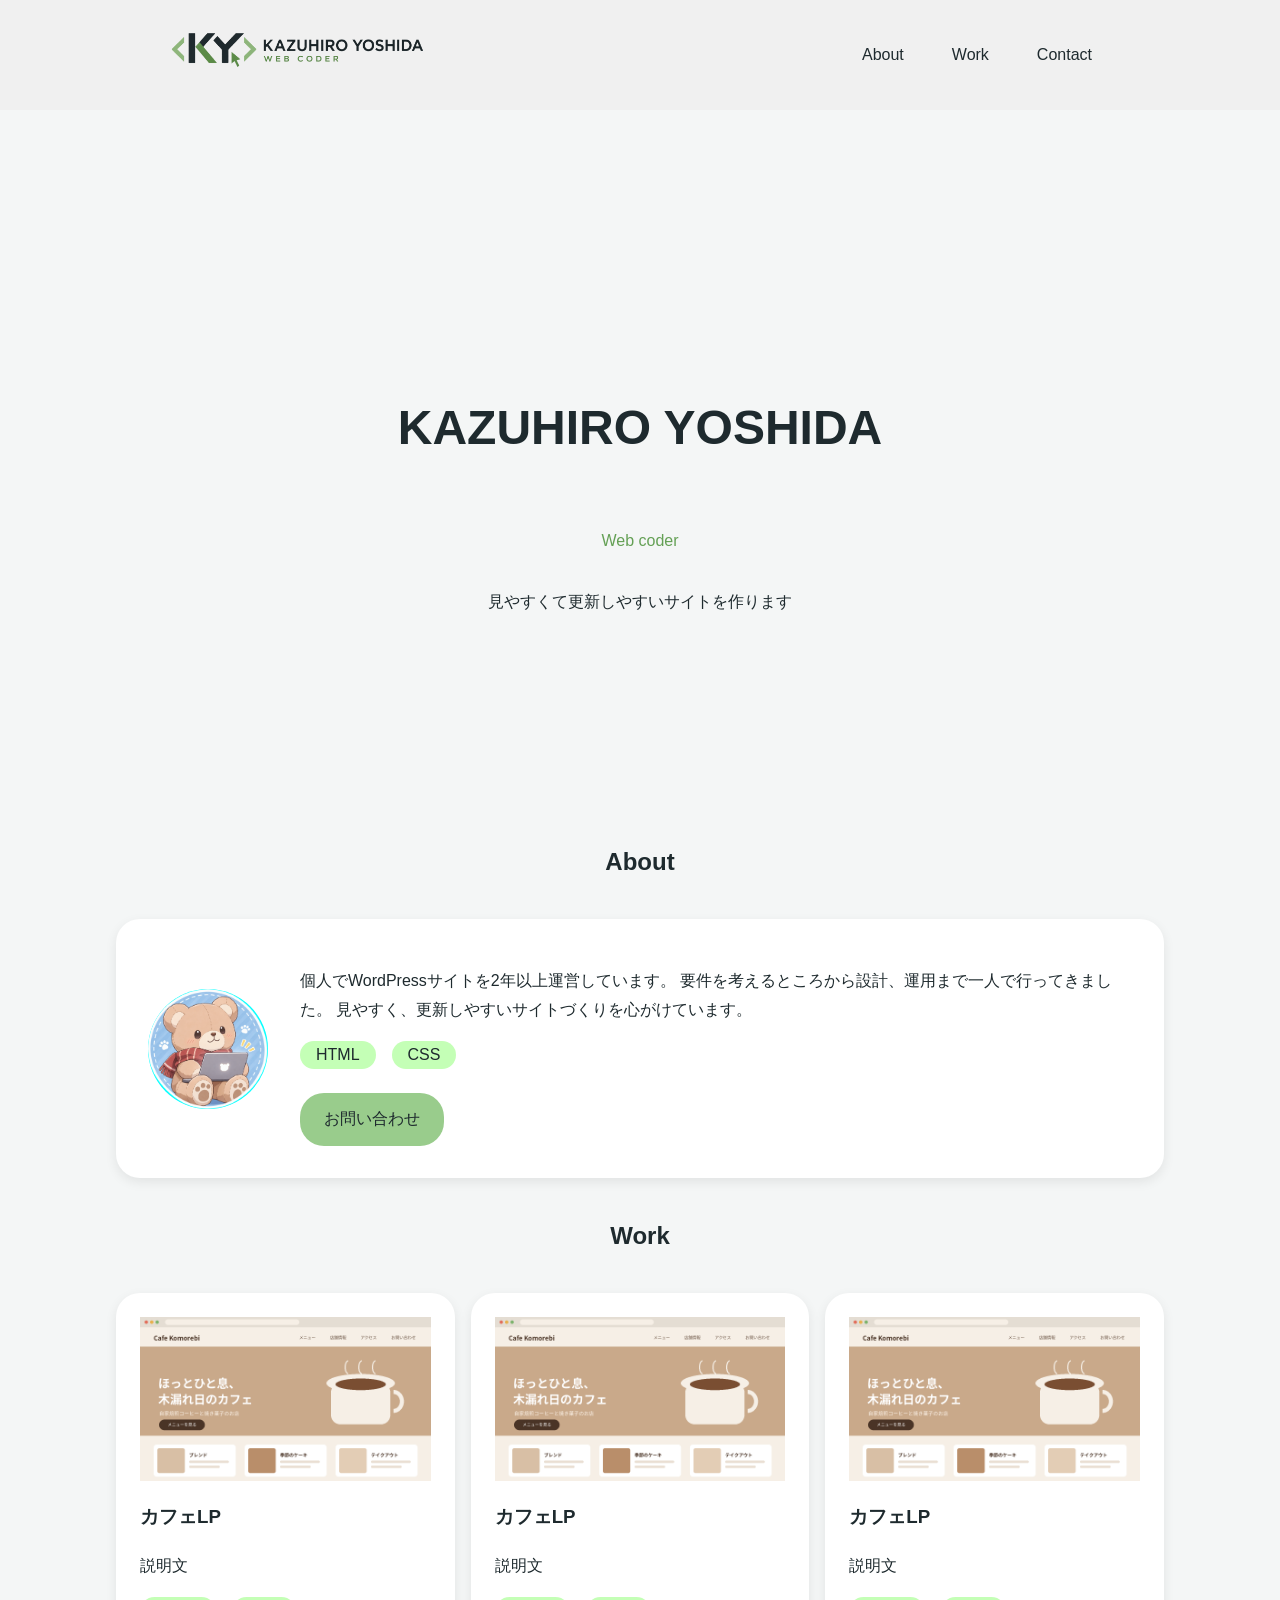
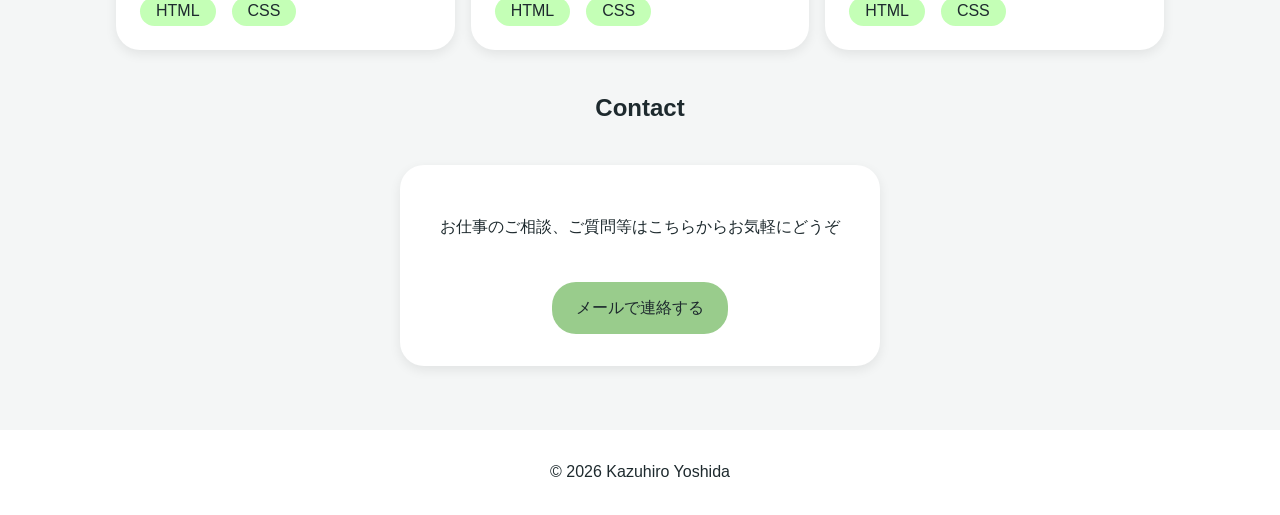
==== index.html @ f0b6153b "Add files via upload" ====
<!DOCTYPE html>
<html lang="ja">
<head>
    <meta charset="UTF-8">
    <meta name="viewport" content="width=device-width, initial-scale=1.0">
    <link rel="stylesheet" href="CSS/style.css">
    <title>KAZUHIRO YOSHIDA | Portfolio</title>
</head>
<body>
    <header class="header">
        <div class="header-inner">
            <a href="#" class="header-logo">
                <img src="img/log.png" alt="KAZUHIRO YOSHIDA">
            </a>



        <nav class="nav">
            <ul class="nav-list">
                <li class="nav-item"><a href="#About">About</a></li>
                <li class="nav-item"><a href="#Work">Work</a></li>
                <li class="nav-item"><a href="#Contact">Contact</a></li>
            </ul>
        </nav>

        <button class="menu-button" aria-label="メニュー">
            <span></span>
            <span></span>
            <span></span>
        </button>


    </div>

    </header>

    <main class="main">
        <section class="first-view">
                <h1 class="name-view">
                    KAZUHIRO YOSHIDA
                </h1>
                <p class="first-view-job">Web coder</p>
                <p>見やすくて更新しやすいサイトを作ります</p>
        </section>


<!--About-->
        <section id="About">
            <h2 class="section-title">About</h2>

            <div class="About-card">

                    <img src="img/icon.jpg" alt="プロフィール写真" class="About-img">

                <div class="About-Introduction">
                    <p>個人でWordPressサイトを2年以上運営しています。
                        要件を考えるところから設計、運用まで一人で行ってきました。
                        見やすく、更新しやすいサイトづくりを心がけています。
                    </p>

                    <ul class="tag-list">
                        <li class="tag-item">HTML</li>
                        <li class="tag-item">CSS</li>
                    </ul>

                    <a href="#Contact" class="button">お問い合わせ</a>

                </div>

            </div>


        </section>








<!--課題２-->

<section id="Work">

    <h2 class="section-title">Work</h2>


    <div class="work-list">
        <div class="card">

                <img src="img/cafe-lp.png" alt="サイト画像" class="work-img">

            <div>
                <h3>カフェLP</h3>
                <p>説明文</p>
                <ul class="tag-list">
                    <li class="tag-item">HTML</li>
                    <li class="tag-item">CSS</li>
                </ul>
            </div>
        </div>    

        <div class="card">

                <img src="img/cafe-lp.png" alt="サイト画像" class="work-img">

            <div>
                <h3>カフェLP</h3>
                <p>説明文</p>
                <ul class="tag-list">
                    <li class="tag-item">HTML</li>
                    <li class="tag-item">CSS</li>
                </ul>
            </div>
        </div>    

        <div class="card">

                <img src="img/cafe-lp.png" alt="サイト画像" class="work-img">

            <div>
                <h3>カフェLP</h3>
                <p>説明文</p>
                <ul class="tag-list">
                    <li class="tag-item">HTML</li>
                    <li class="tag-item">CSS</li>
                </ul>
            </div>
        </div>              
    </div>
</section>


<!--お問い合わせ-->
    <section id="Contact">
        <h2 class="section-title">Contact</h2>

        <div class="contact-card">
            <p>お仕事のご相談、ご質問等はこちらからお気軽にどうぞ</p>

            <a href="mailto:アドレス" class="button" >メールで連絡する</a>
        </div>


    </section>

    

    </main>
    

    <footer class="footer">
        <p>© 2026 Kazuhiro Yoshida</p>
    </footer>
    <script src="js/main.js"></script>
</body>
</html>
---- CSS/style.css ----
*, *::before, *::after {
    box-sizing: border-box;
}

html { scroll-behavior: smooth; }

ul {
    margin: 0;
    padding: 0;
}

li {
    list-style: none;
}

.button {
    background-color: #99cc8c;
    border-radius: 24px;
    color: inherit;
    display: inline-block;
    margin-top: 24px;
    padding: 12px 24px;
    text-decoration: none;
}

.button:hover {
    background-color: #64a055;
}

.section-title {
    text-align: center;
    margin: 36px 0;
}

body {
  margin: 0;
  background: #F4F6F6;
  color: #1E2A2E;
  font-family: "Zen Kaku Gothic New", sans-serif;
  font-size: 16px;
  line-height: 1.8;
  -webkit-font-smoothing: antialiased;
}

.header {
    background-color: #f0f0f0;
    position: relative;

}

.header-logo img{
    height:100px;
    width: auto;
}

.header-inner {
    align-items: center;
    display:flex ;
    justify-content: space-between;
    max-width: 1080px;
    margin: 0 auto;
    padding: 0 64px;
}


.nav-list {
    display: flex;
    padding: 0;
    margin: 0;
  
}

.nav-list a {
    color: inherit;
    text-decoration: none;

}

.nav-list a:hover {
    color: #64a055;
}

.nav-item {
    margin: 24px;
}

.menu-button {
    display: none;
    background: none;
    border: none;
    cursor: pointer;
    padding: 8px;
}

.menu-button span {
    background-color: #1E2A2E;
    display: block;
    height: 2px;
    margin: 5px 0;
    width: 24px;
}

.main {
    margin: 64px auto;
    max-width: 1080px;
    padding: 0 16px;
}

.first-view {
    align-items: center;
    display: flex;
    font-family: 'Segoe UI', Tahoma, Geneva, Verdana, sans-serif;
    flex-direction: column;
    justify-content: center;
    min-height: 70vh;
    text-align: center;
    padding: 32px 24px;
}

.name-view {
    font-size: 48px;
}

.first-view-job {
    color: #64a055;

}

/*About*/



.About-card {
    align-items: center;
    background-color: #fff;
    border-radius: 24px;
    box-shadow: 0 4px 12px rgba(0, 0, 0, 0.08);
    display: flex;
    gap: 32px;
    padding: 32px;
}


.About-img {
    background-color: aqua;
    border-radius: 50%;
    flex-shrink: 0;
    object-fit: cover;
    height: 120px;
    width: 120px;
}













.work-list {
    display: grid;
    gap:16px;
    grid-template-columns: repeat(3, 1fr);
}

.work-img {
    display: block;
    width: 100%;
}

.card {
    background-color: #fff;
    border-radius: 24px;
    box-shadow: 0 4px 12px rgba(0, 0, 0, 0.08);
    padding: 24px;
}

.tag-list {
    display: flex;
    padding: 0;
    flex-wrap: wrap;
    gap: 16px;
}

.tag-item {
    background-color: #c4ffb6;
    border-radius: 24px;
    padding: 0 16px;

}


.contact-card {
    background-color: #fff;
    border-radius: 24px;
    box-shadow: 0 4px 12px rgba(0, 0, 0, 0.08);
    text-align: center;
    margin: 0 auto;
    max-width: 480px;
    padding: 32px 24px;
}



/*フッター*/
.footer {
    background-color: #fff;
    text-align: center;
    padding: 12px 24px;
}


/*メディアクリー*/

/* タブレット（767px以下） */
@media (max-width: 767px) {

    .menu-button {
        display: block;
    }

    .nav {
        display: none;
    }

    .nav.is-open {
        display: block;
        position: absolute;
        top: 100%;
        left: 0;
        right: 0;
        background-color: #f0f0f0;
    }

    .nav-list {
        flex-direction: column;
    }

    .nav-item {
        margin: 0;
    }

    .nav-list a {
        display: block;
        padding: 12px 16px;
    }

    .work-list {
        grid-template-columns: repeat(2, 1fr);
    }

}

/* スマホ（479px以下） */
@media (max-width: 479px) {


    .About-card {
        flex-direction: column;
    }

    .About-img {
        align-self: center;
    }

    .first-view {
        min-height: 20vh;
    }

    .name-view {
        font-size: 28px;
    }

    .header-inner {
        padding: 0 16px;
    }

    .work-list {
        grid-template-columns: 1fr;
    }
}
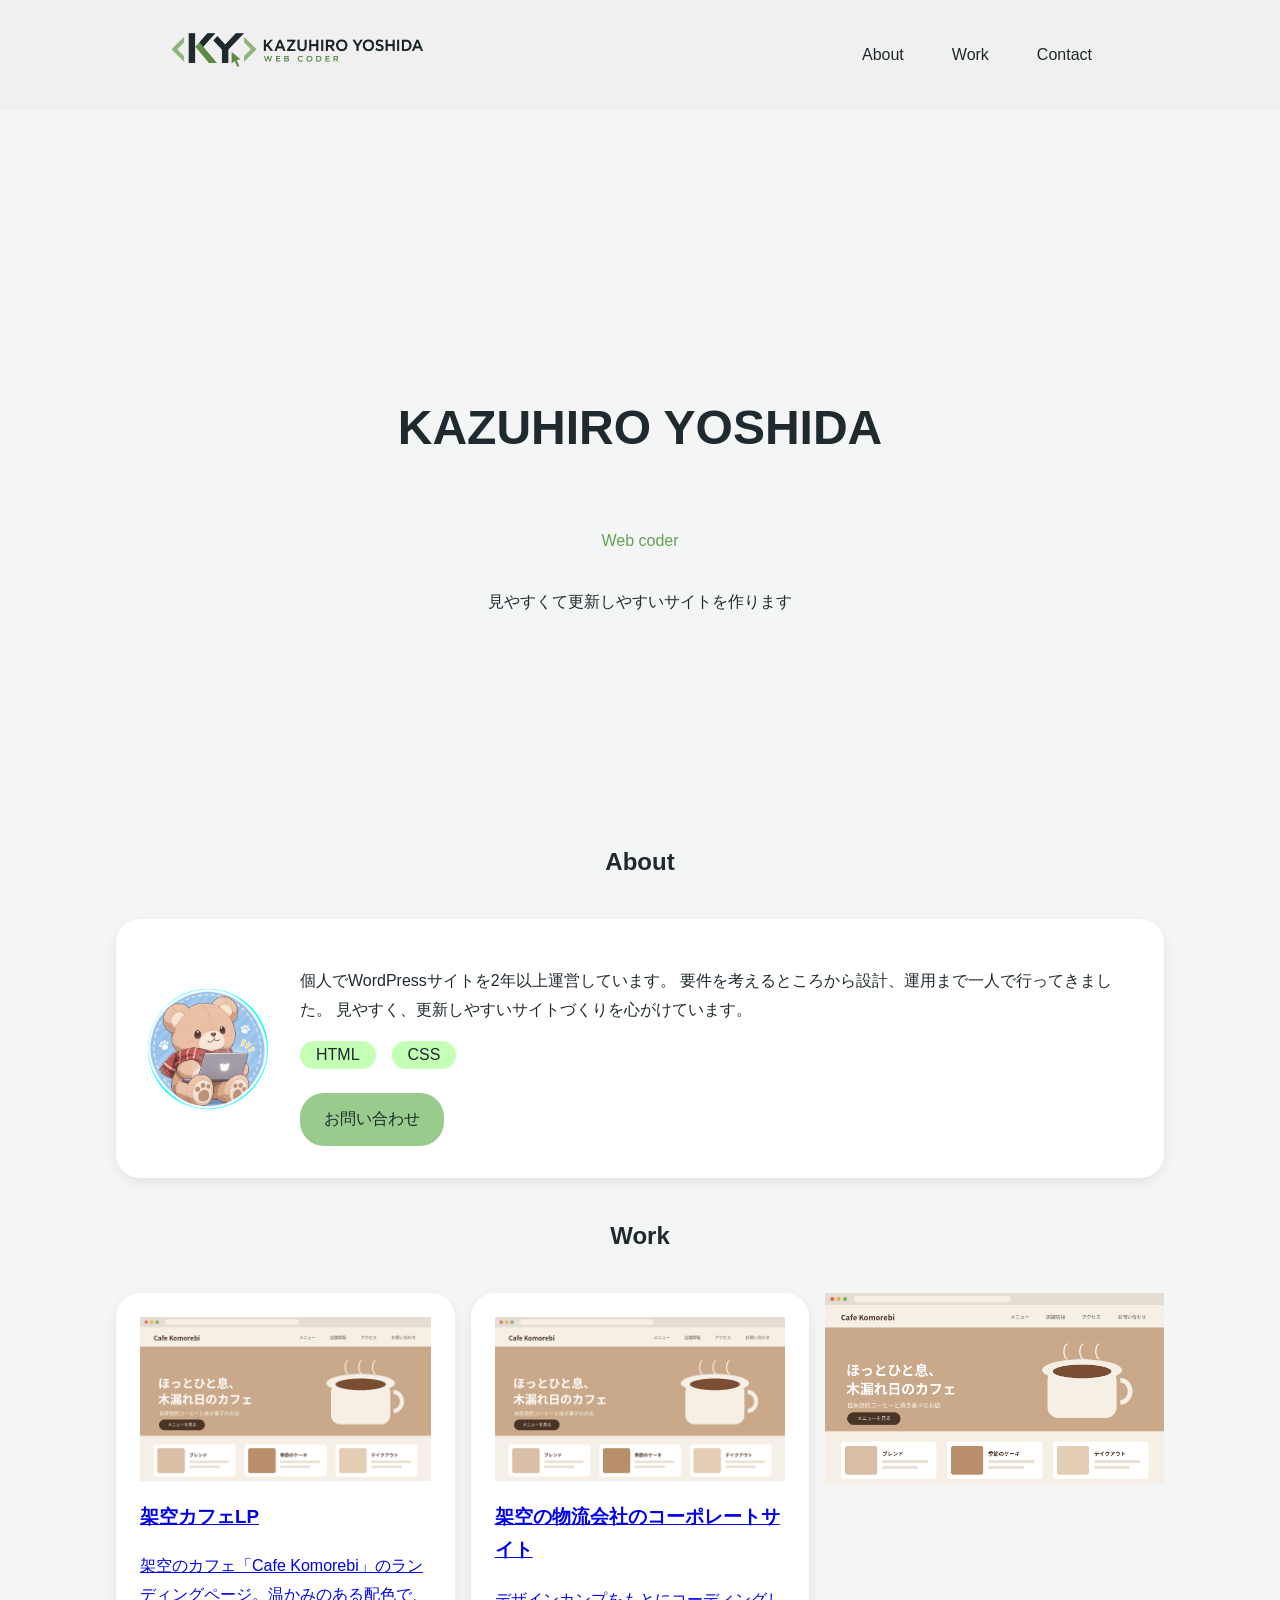
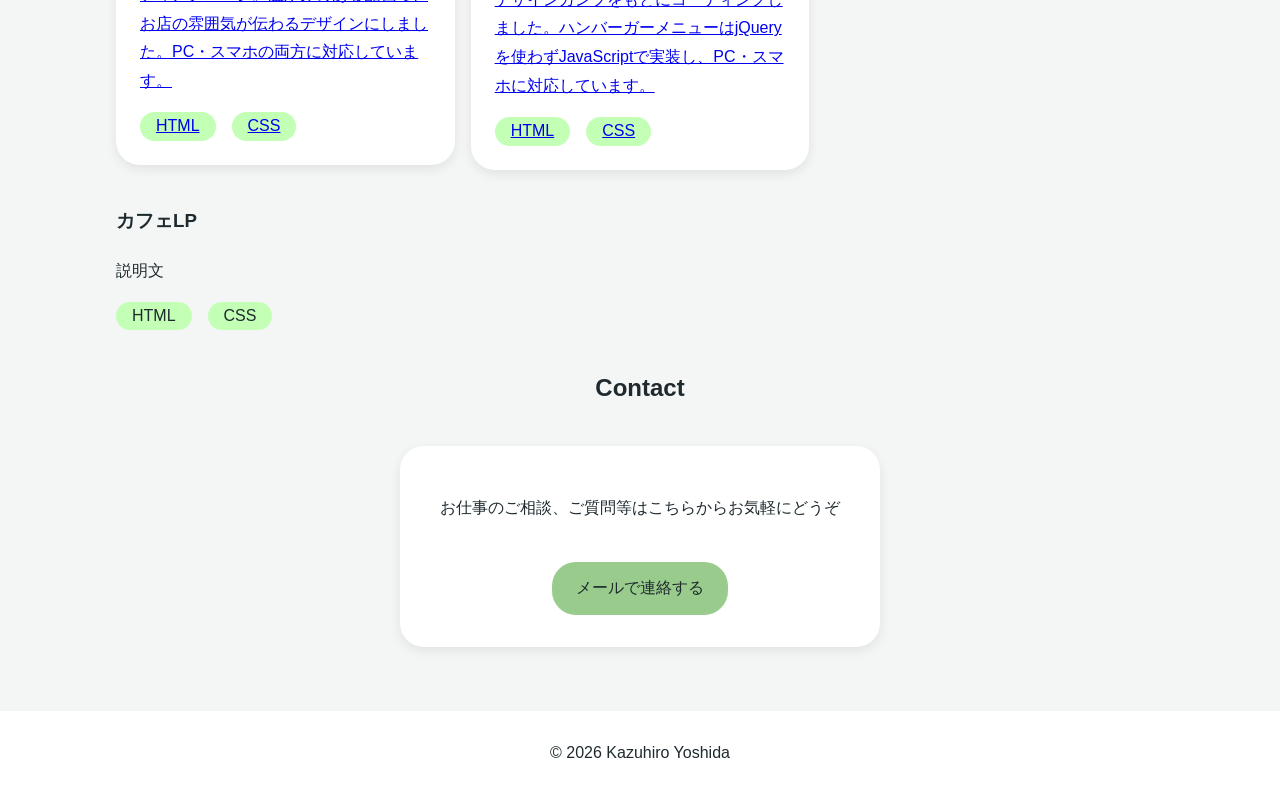
==== commit 1d26d533: "Add files via upload" ====
--- a/index.html
+++ b/index.html
@@ -87,35 +87,38 @@
 
 
     <div class="work-list">
+        <a href="https://kuroneko-nilyanko.github.io/cafe/">
         <div class="card">
 
                 <img src="img/cafe-lp.png" alt="サイト画像" class="work-img">
 
             <div>
-                <h3>カフェLP</h3>
-                <p>説明文</p>
+                <h3>架空カフェLP</h3>
+                <p>架空のカフェ「Cafe Komorebi」のランディングページ。温かみのある配色で、お店の雰囲気が伝わるデザインにしました。PC・スマホの両方に対応しています。</p>
                 <ul class="tag-list">
                     <li class="tag-item">HTML</li>
                     <li class="tag-item">CSS</li>
                 </ul>
             </div>
         </div>    
+        </a>
 
+        <a href="https://kuroneko-nilyanko.github.io/aoba/">
         <div class="card">
 
                 <img src="img/cafe-lp.png" alt="サイト画像" class="work-img">
 
             <div>
-                <h3>カフェLP</h3>
-                <p>説明文</p>
+                <h3>架空の物流会社のコーポレートサイト</h3>
+                <p>デザインカンプをもとにコーディングしました。ハンバーガーメニューはjQueryを使わずJavaScriptで実装し、PC・スマホに対応しています。</p>
                 <ul class="tag-list">
                     <li class="tag-item">HTML</li>
                     <li class="tag-item">CSS</li>
                 </ul>
             </div>
         </div>    
+        </a>
 
-        <div class="card">
 
                 <img src="img/cafe-lp.png" alt="サイト画像" class="work-img">
 
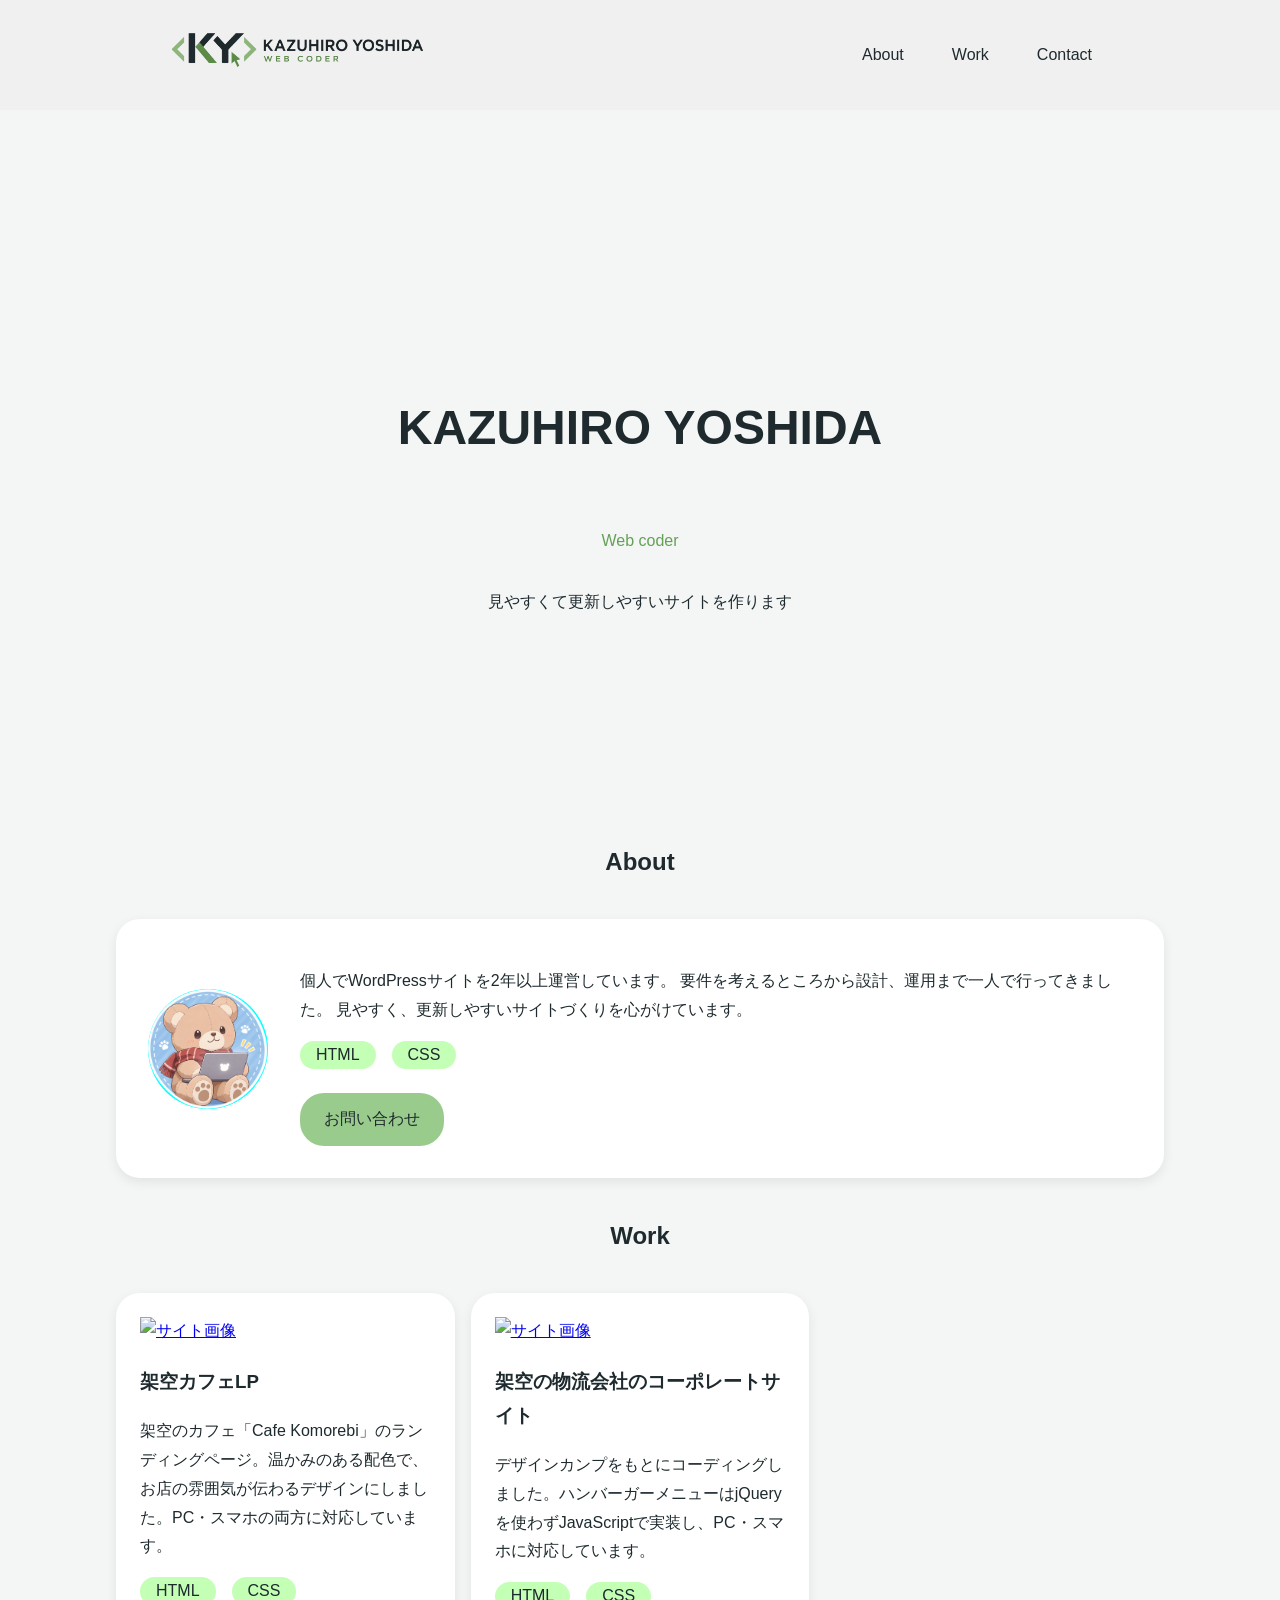
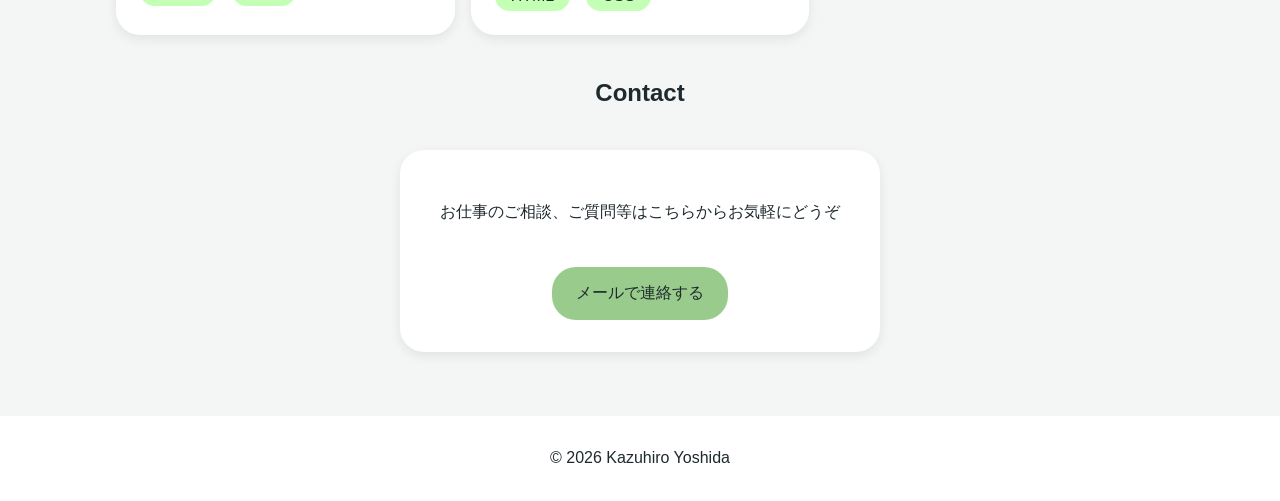
==== commit 48d141ac: "Update index.html" ====
--- a/index.html
+++ b/index.html
@@ -87,11 +87,11 @@
 
 
     <div class="work-list">
+
+        <div class="card">
         <a href="https://kuroneko-nilyanko.github.io/cafe/">
-        <div class="card">
-
-                <img src="img/cafe-lp.png" alt="サイト画像" class="work-img">
-
+                <img src="img/komorebi.jpg" alt="サイト画像" class="work-img">
+        </a>
             <div>
                 <h3>架空カフェLP</h3>
                 <p>架空のカフェ「Cafe Komorebi」のランディングページ。温かみのある配色で、お店の雰囲気が伝わるデザインにしました。PC・スマホの両方に対応しています。</p>
@@ -101,13 +101,13 @@
                 </ul>
             </div>
         </div>    
-        </a>
+
+
+        <div class="card">
 
         <a href="https://kuroneko-nilyanko.github.io/aoba/">
-        <div class="card">
-
-                <img src="img/cafe-lp.png" alt="サイト画像" class="work-img">
-
+                <img src="img/aoba.jpg" alt="サイト画像" class="work-img">
+        </a>
             <div>
                 <h3>架空の物流会社のコーポレートサイト</h3>
                 <p>デザインカンプをもとにコーディングしました。ハンバーガーメニューはjQueryを使わずJavaScriptで実装し、PC・スマホに対応しています。</p>
@@ -117,19 +117,8 @@
                 </ul>
             </div>
         </div>    
-        </a>
 
 
-                <img src="img/cafe-lp.png" alt="サイト画像" class="work-img">
-
-            <div>
-                <h3>カフェLP</h3>
-                <p>説明文</p>
-                <ul class="tag-list">
-                    <li class="tag-item">HTML</li>
-                    <li class="tag-item">CSS</li>
-                </ul>
-            </div>
         </div>              
     </div>
 </section>
@@ -158,4 +147,4 @@
     </footer>
     <script src="js/main.js"></script>
 </body>
-</html>+</html>
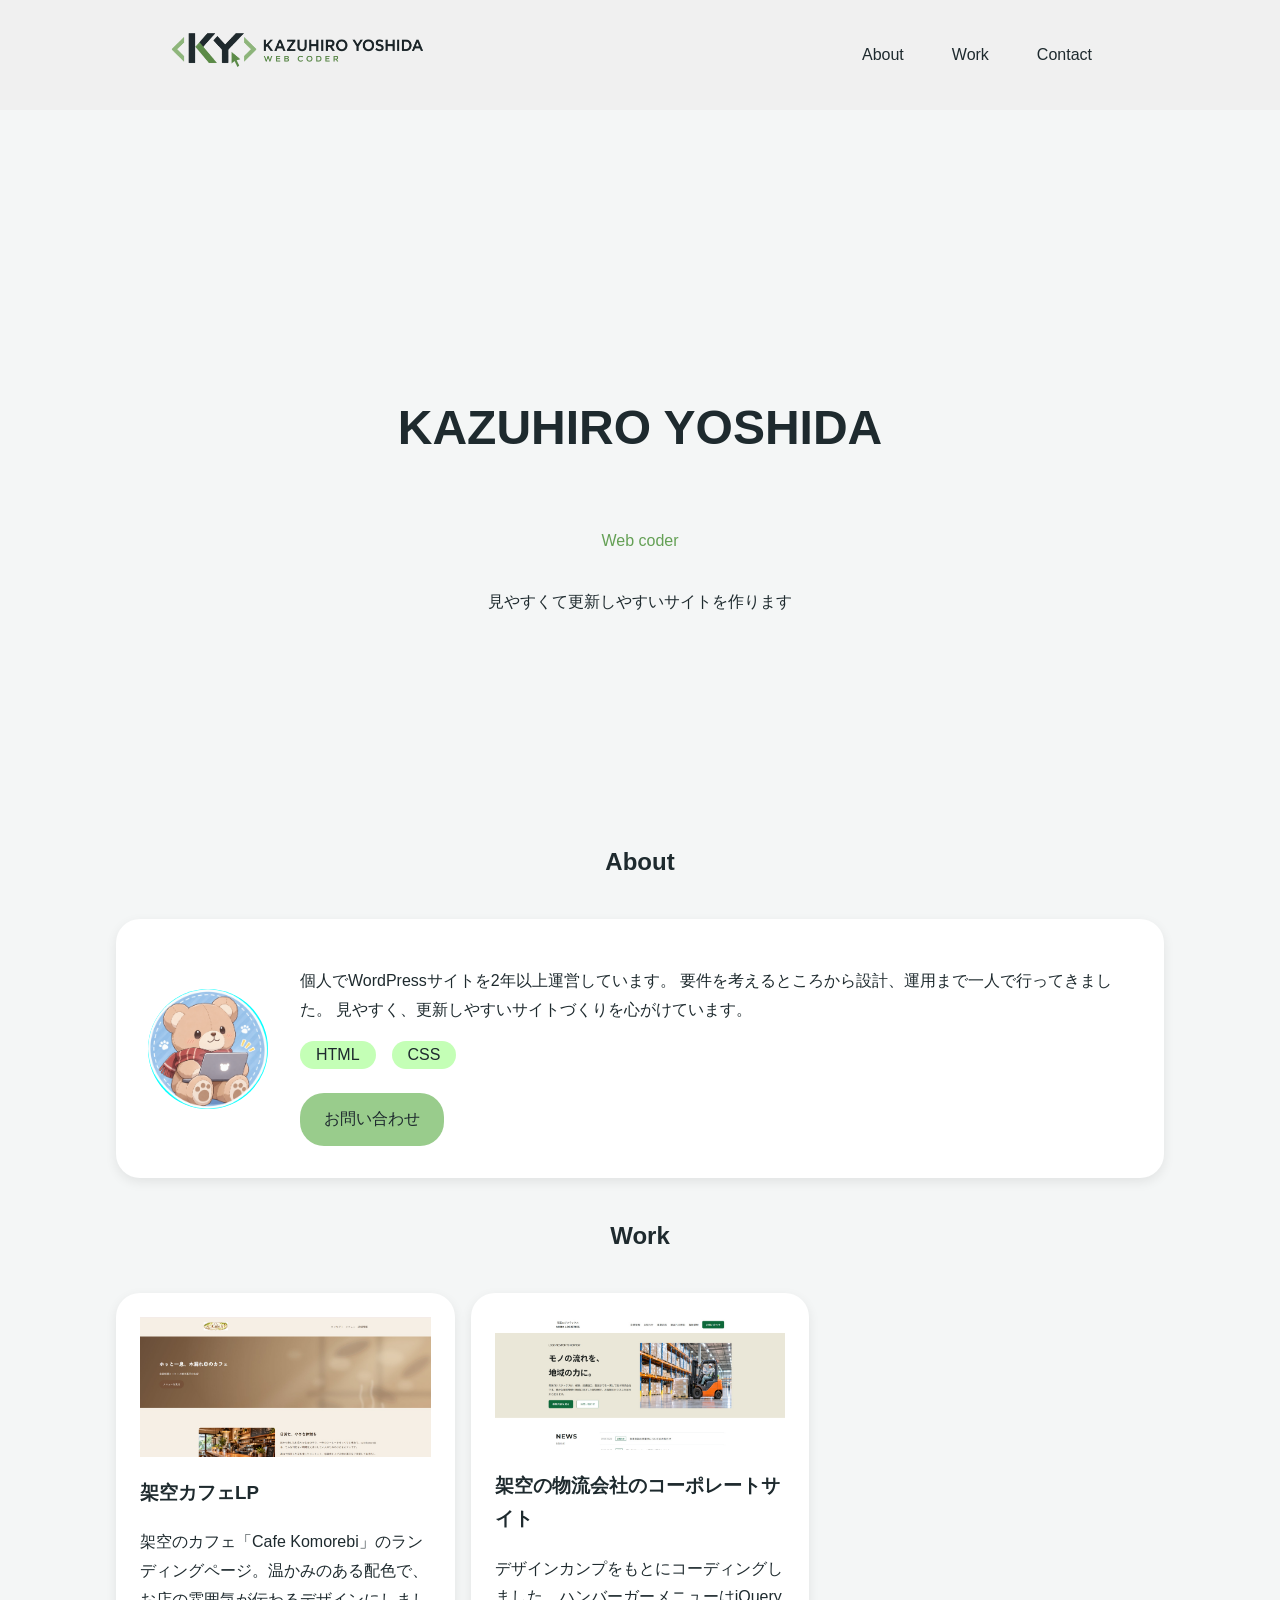
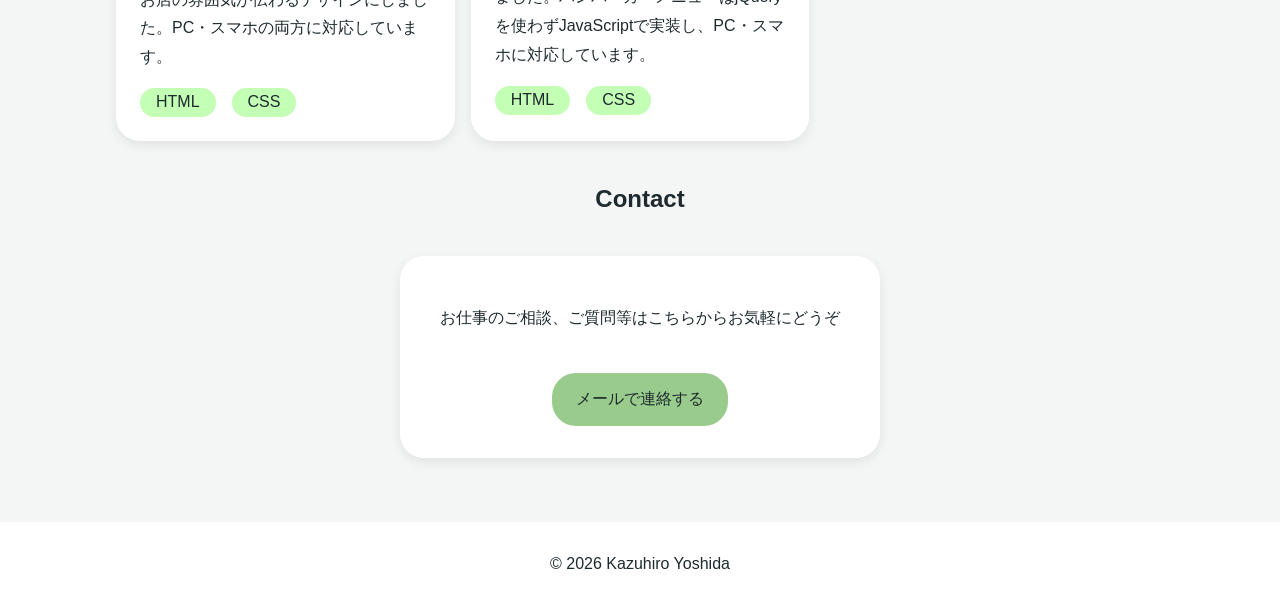
==== commit 09015394: "Fix HTML formatting and update contact email link" ====
--- a/index.html
+++ b/index.html
@@ -131,7 +131,7 @@
         <div class="contact-card">
             <p>お仕事のご相談、ご質問等はこちらからお気軽にどうぞ</p>
 
-            <a href="mailto:アドレス" class="button" >メールで連絡する</a>
+            <a href="mailto:kazuyoshida323@gmail.com?subject=ポートフォリオを見てのご連絡" class="button">メールで連絡する</a>
         </div>
 
 
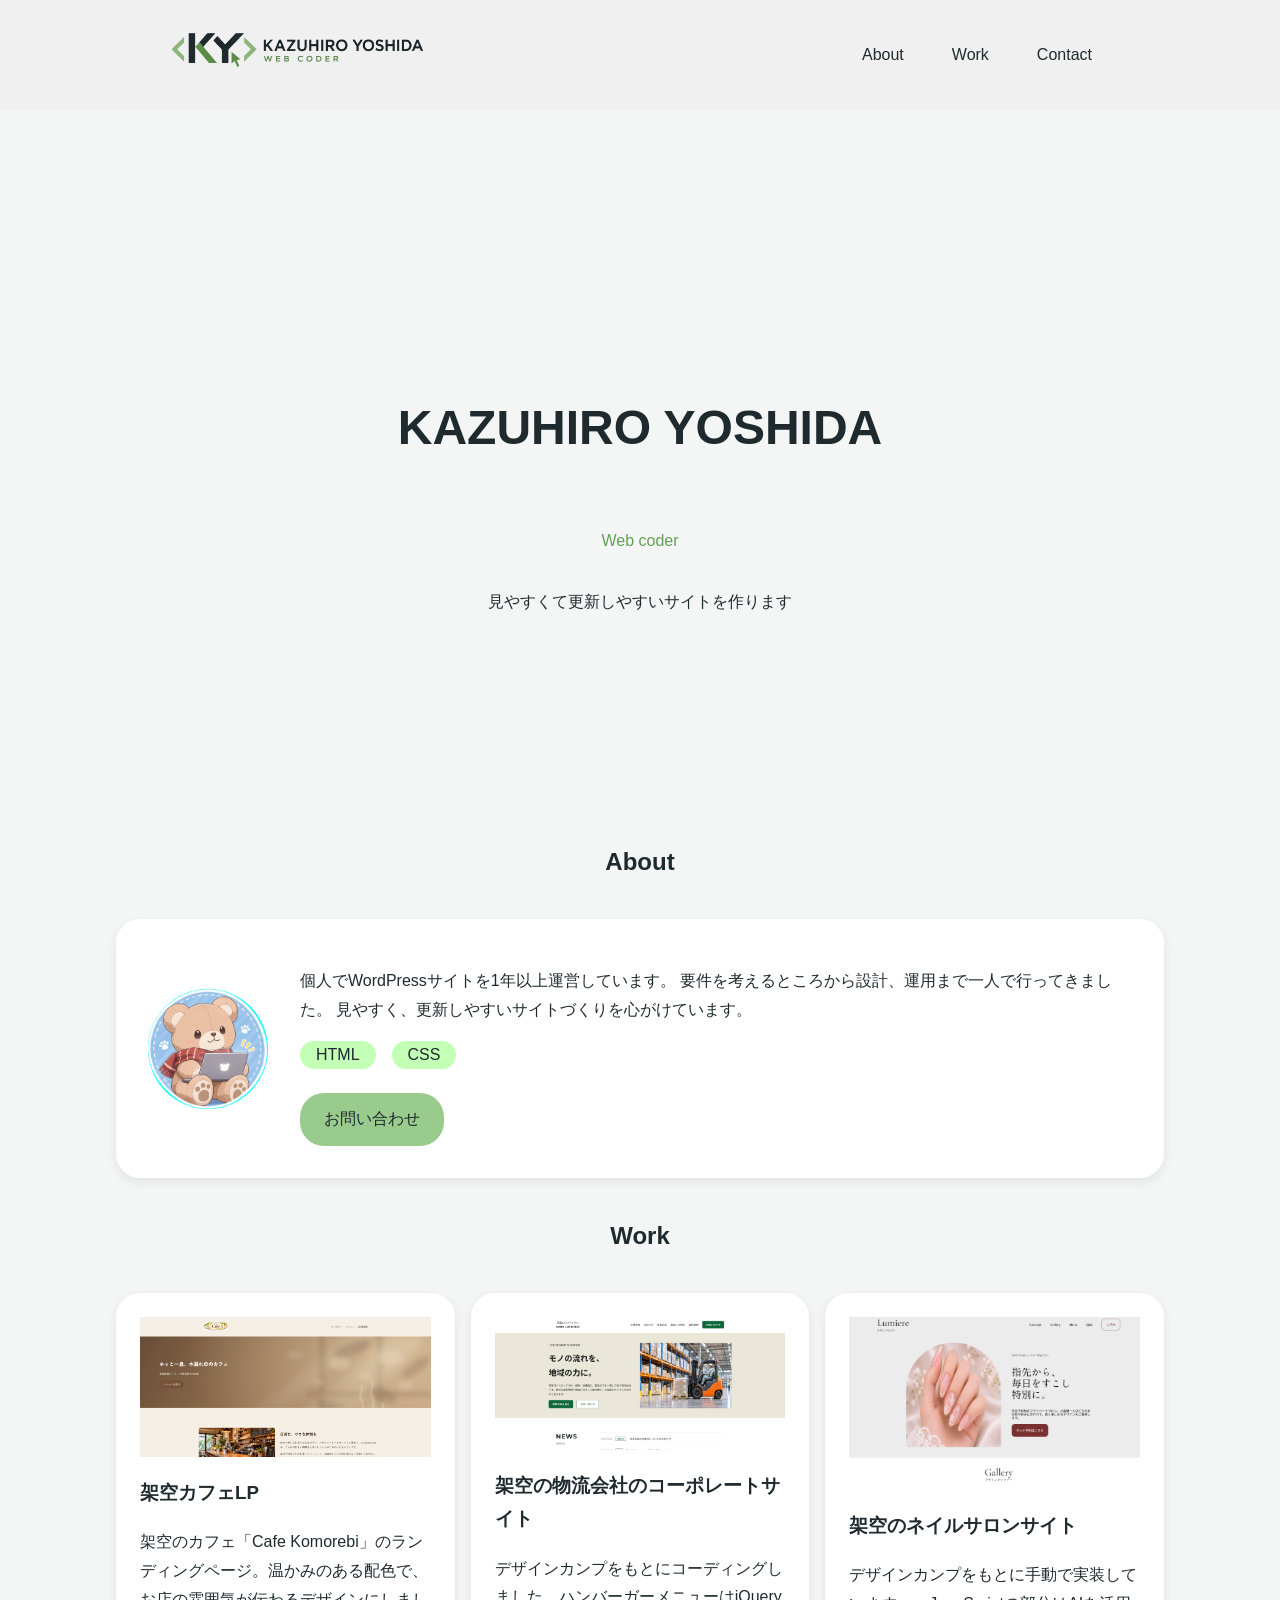
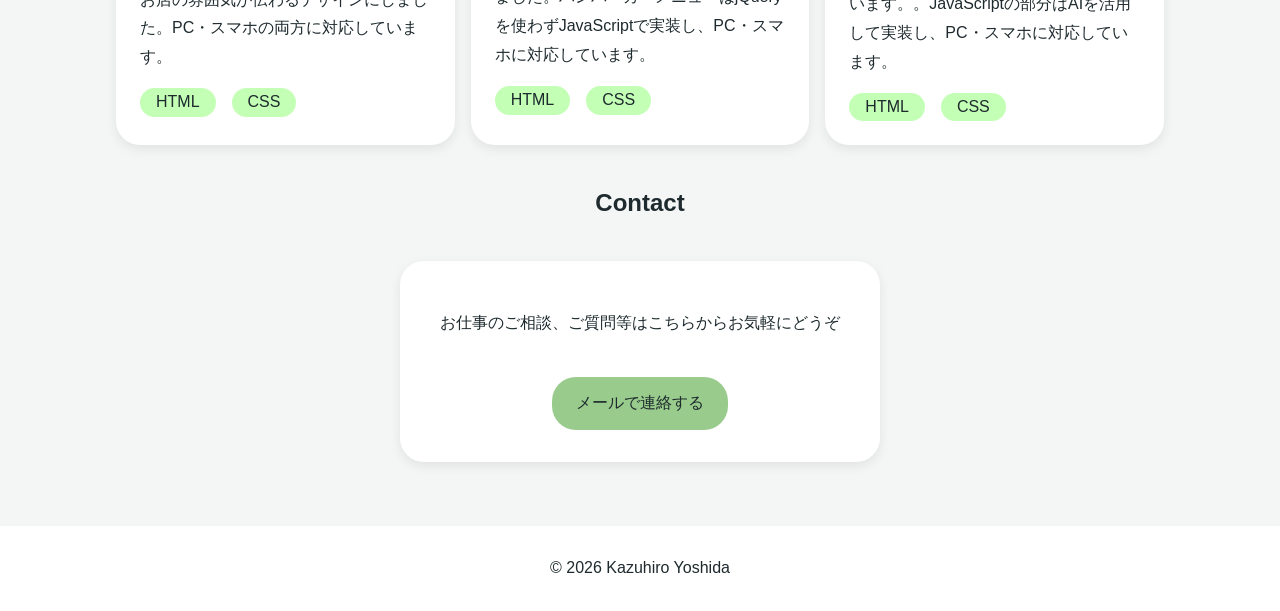
==== commit 8cfba22c: "Update index.html" ====
--- a/index.html
+++ b/index.html
@@ -53,7 +53,7 @@
                     <img src="img/icon.jpg" alt="プロフィール写真" class="About-img">
 
                 <div class="About-Introduction">
-                    <p>個人でWordPressサイトを2年以上運営しています。
+                    <p>個人でWordPressサイトを1年以上運営しています。
                         要件を考えるところから設計、運用まで一人で行ってきました。
                         見やすく、更新しやすいサイトづくりを心がけています。
                     </p>
@@ -118,6 +118,20 @@
             </div>
         </div>    
 
+        <div class="card">
+
+        <a href="https://kuroneko-nilyanko.github.io/aoba/">
+                <img src="img/salon.jpg" alt="サイト画像" class="work-img">
+        </a>
+            <div>
+                <h3>架空のネイルサロンサイト</h3>
+                <p>デザインカンプをもとに手動で実装しています。。JavaScriptの部分はAIを活用して実装し、PC・スマホに対応しています。</p>
+                <ul class="tag-list">
+                    <li class="tag-item">HTML</li>
+                    <li class="tag-item">CSS</li>
+                </ul>
+            </div>
+        </div>            
 
         </div>              
     </div>
